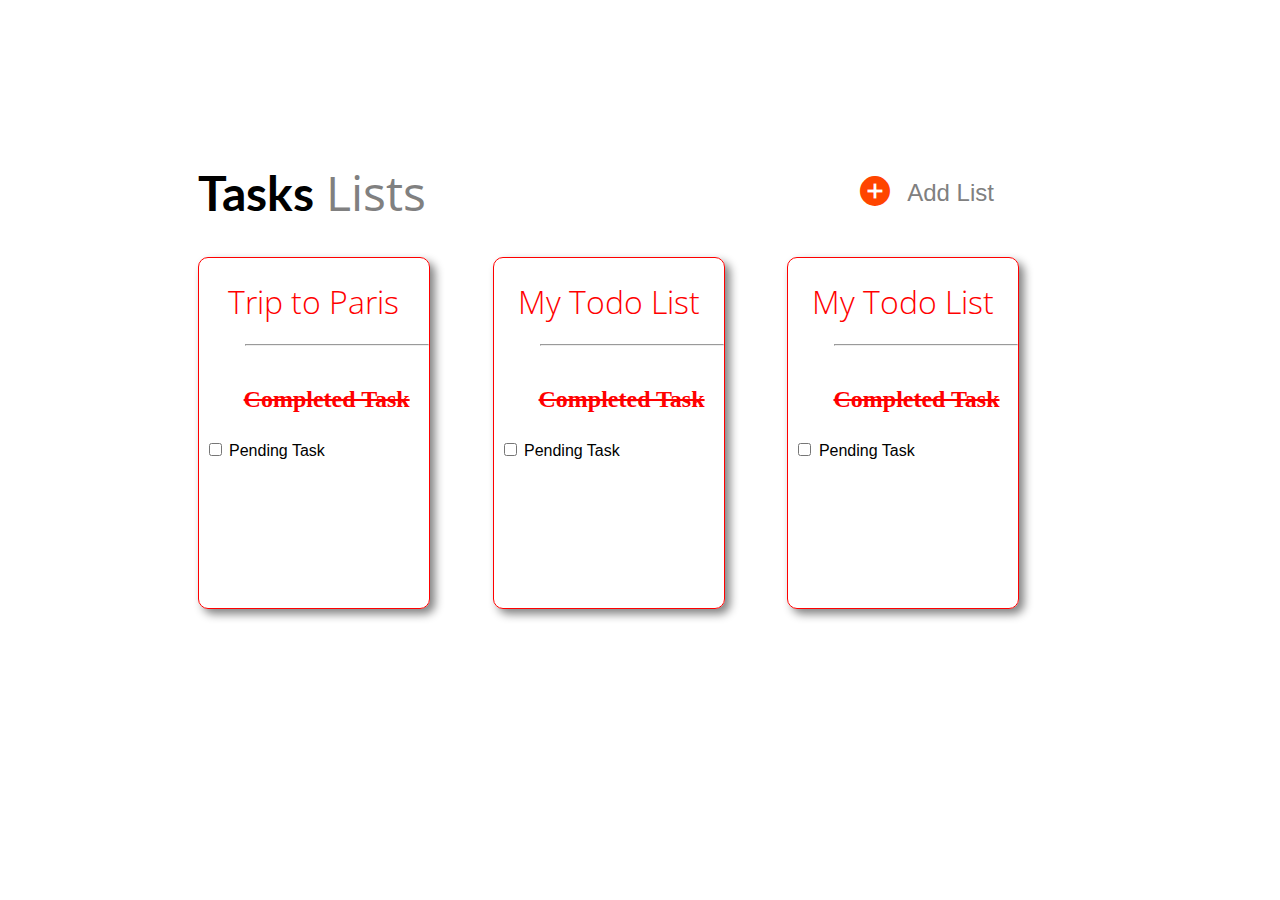
==== index.html @ 8069422d "commited" ====
<!DOCTYPE html>
<html lang="en">
  <head>
    <meta charset="UTF-8" />
    <meta http-equiv="X-UA-Compatible" content="IE=edge" />
    <meta name="viewport" content="width=device-width, initial-scale=1.0" />
    <title>TodoList-UX</title>
    <link
      href="https://fonts.googleapis.com/icon?family=Material+Icons"
      rel="stylesheet"
    />
    <link
      href="https://fonts.googleapis.com/css2?family=Lato:wght@900&display=swap"
      rel="stylesheet"
    />
    <link rel="stylesheet" href="style.css" />

    <link
      href="http://fonts.googleapis.com/css?family=Open+Sans"
      rel="stylesheet"
      type="text/css"
    />
  </head>
  <body>
    <div class="top-container">
      <div class="items-container">
        <div class="first-div">
          <section class="left-items">
            <h1>Tasks <span>Lists</span></h1>
          </section>

          <section class="right-items">
            <a href="./add-list.html">
              <i class="material-icons">add_circle</i>
            </a>
            <p>Add List</p>
          </section>
        </div>

        <div class="cards-div">
          <div class="card">
            <a href="./triptoparis.html"><h1>Trip to Paris</h1></a>
            <hr />
            <h2>Completed Task</h2>
            <input type="checkbox" id="checkbox" /><label for="checkbox">
              Pending Task</label
            >
          </div>
          <div class="card">
            <a href="l"><h1>My Todo List</h1></a>
            <hr />
            <h2>Completed Task</h2>
            <input type="checkbox" id="checkbox" /><label for="checkbox">
              Pending Task</label
            >
          </div>
          <div class="card">
            <a href=""><h1>My Todo List</h1></a>
            <hr />
            <h2>Completed Task</h2>
            <input type="checkbox" id="checkbox" /><label for="checkbox">
              Pending Task</label
            >
          </div>
        </div>
      </div>
    </div>
  </body>
</html>
---- style.css ----
.body {
  height: 100%;
}
.top-container {
  width: 100%;
  display: flex;
  justify-content: center;
  align-items: flex-end;
}
.items-container {
  display: block;
  flex-flow: column;
  width: 70%;
}

.first-div {
  margin-top: 120px;
  display: flex;
  flex-flow: row;
  width: 90%;
  justify-content: space-between;
}

.cards-div {
  display: grid;
  grid-template-columns: auto auto auto;
}
.card {
  border-radius: 10px;
  border: 1px solid red;
  /* text-align: center; */
  width: 230px;
  height: 350px;
  box-shadow: 5px 5px 10px gray;
}
.card hr {
  margin-left: 20%;
  color: gray;
}
.card h1 {
  text-align: center;
  font-family: 'Open Sans', sans-serif;
  font-weight: 1;
  color: red;
}

.card a {
  text-decoration: none;
}
.card input {
  margin-top: 10px;
  margin-left: 10px;
}
.card label {
  font-family: 'Smooch Sans', sans-serif;
}

.card h2 {
  color: red;
  text-decoration: line-through 2px;
  margin-left: 45px;
  margin-top: 40px;
}

.left-items h1 {
  text-align: justify;
  font-size: 3rem;
  font-family: 'Lato', sans-serif;
}
span {
  color: gray;
  font-weight: lighter;
  font-family: 'Open Sans', sans-serif;
}

.left-items {
  display: inline-flex;
}

.right-items {
  width: 300px;
  display: inline-flex;
  justify-content: end;
  align-items: center;
}

.right-items i {
  margin-right: 10px;
  transform: scale(1.5);
  color: orangered;
}

.right-items i:hover {
  cursor: pointer;
  transform: scale(1.6);
}

.right-items p {
  font-size: 1.5rem;
  margin-left: 10px;
  font-family: 'Smooch Sans', sans-serif;
  color: grey;
}

.pop-up {
  display: flex;
  flex-direction: column;
  justify-content: center;
  align-items: center;
  position: absolute;
  text-align: center;
  width: 350px;
  margin: 30px;
  top: 35%;
  z-index: 1;
  left: 35%;
  background-color: white;
  border-radius: 10px;
  border: 2px solid red;
  box-shadow: 10px 5px 10px rgb(202, 200, 200);
}

.pop-up input {
  box-shadow: 2px 2px 5px rgb(186, 181, 181);
  height: 30px;
  width: 250px;
  border-color: red;
  border: 1px solid red;
  border-radius: 5px;
}
.pop-up h4 {
  color: red;
}

.pop-up h3 {
  border-radius: 20px;
  font-weight: 100;
  width: 70px;
  padding: 5px;
  color: white;
  background-color: red;
}

.right-items i:focus {
  color: aqua;
}

/* trip to paris page */

.trip-container {
  width: 100%;
}
.title {
  display: flex;
  justify-content: center;
  align-items: center;
}

.title h1 {
  font-size: 3rem;
  color: rgb(65, 51, 51);
  font-family: -apple-system, BlinkMacSystemFont, 'Segoe UI', Roboto, Oxygen,
    Ubuntu, Cantarell, 'Open Sans', 'Helvetica Neue', sans-serif;
}

#hr-line1,
#hr-line2 {
  width: 150px;
  color: rgb(211, 187, 187);
}

#hr-line1 {
  margin-right: 20px;
  margin-left: 300px;
}
#hr-line2 {
  margin-left: 20px;
  margin-right: 300px;
}

.back-btn {
  display: flex;
  height: 40px;
  align-items: center;
  justify-content: center;
}

#back-icon {
  display: flex;
  justify-content: center;
  color: white;
  border-radius: 50%;
  align-items: center;
  width: 30px;
  height: 30px;
  background-color: red;
}
.back-btn a {
  text-decoration: none;
}
.back-btn p {
  margin-left: 10px;
  color: gray;
  font-family: -apple-system, BlinkMacSystemFont, 'Segoe UI', Roboto, Oxygen,
    Ubuntu, Cantarell, 'Open Sans', 'Helvetica Neue', sans-serif;
  font-size: 1.5rem;
}

.trip-card {
  display: block;
  flex-flow: column;
  margin: auto;
  text-align: center;
  margin-top: 20px;
  border-radius: 10px;
  border: 2px solid red;
  align-items: center;
  width: 350px;
  height: 350px;
  font-family: -apple-system, BlinkMacSystemFont, 'Segoe UI', Roboto, Oxygen,
    Ubuntu, Cantarell, 'Open Sans', 'Helvetica Neue', sans-serif;

  box-shadow: 5px 5px 10px rgb(206, 203, 203);
}

.trip-card hr {
  position: relative;
  left: 25px;
  color: rgb(214, 200, 200);
  width: 300px;
}
.trip-card h2 {
  color: red;
  text-decoration: line-through 2px;
}

.trip-card span {
  position: relative;
  top: 150px;
  left: 110px;
  scale: 1.5;
  color: red;
}
.trip-card input {
  position: relative;
  top: -4px;
  right: 8px;
  transform: scale(1.4);
  margin-left: -80px;
}
.trip-card label {
  font-size: 1.5rem;
  font-family: -apple-system, BlinkMacSystemFont, 'Segoe UI', Roboto, Oxygen,
    Ubuntu, Cantarell, 'Open Sans', 'Helvetica Neue', sans-serif;
}
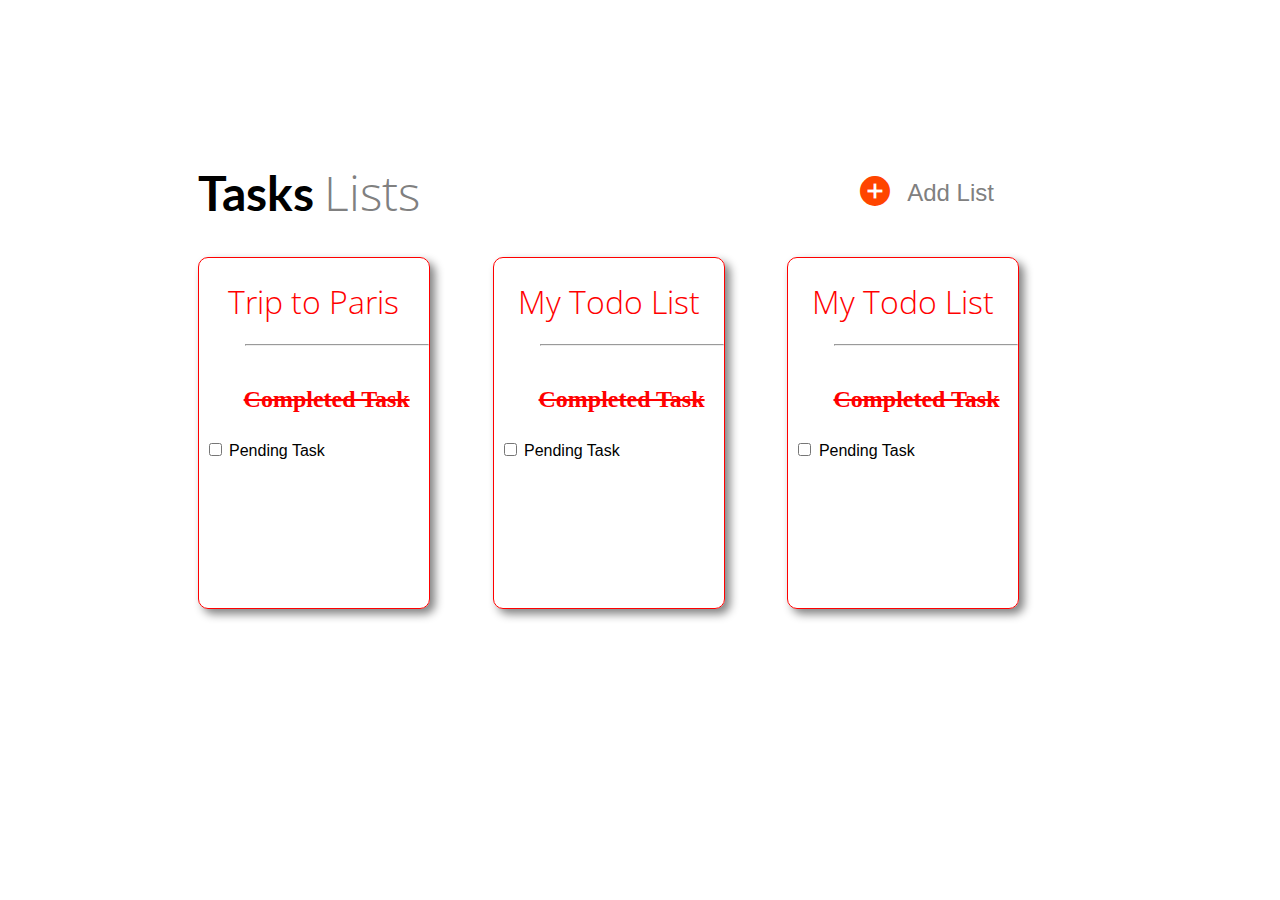
==== commit cbc32745: "UX mobile design included" ====
--- a/index.html
+++ b/index.html
@@ -26,7 +26,8 @@
       <div class="items-container">
         <div class="first-div">
           <section class="left-items">
-            <h1>Tasks <span>Lists</span></h1>
+            <h1>Tasks</h1>
+            <h1 id="span">Lists</h1>
           </section>
 
           <section class="right-items">
@@ -41,7 +42,7 @@
           <div class="card">
             <a href="./triptoparis.html"><h1>Trip to Paris</h1></a>
             <hr />
-            <h2>Completed Task</h2>
+            <h2 id="completedtask">Completed Task</h2>
             <input type="checkbox" id="checkbox" /><label for="checkbox">
               Pending Task</label
             >
@@ -49,7 +50,7 @@
           <div class="card">
             <a href="l"><h1>My Todo List</h1></a>
             <hr />
-            <h2>Completed Task</h2>
+            <h2 id="completedtask">Completed Task</h2>
             <input type="checkbox" id="checkbox" /><label for="checkbox">
               Pending Task</label
             >
@@ -57,7 +58,7 @@
           <div class="card">
             <a href=""><h1>My Todo List</h1></a>
             <hr />
-            <h2>Completed Task</h2>
+            <h2 id="completedtask">Completed Task</h2>
             <input type="checkbox" id="checkbox" /><label for="checkbox">
               Pending Task</label
             >
--- a/style.css
+++ b/style.css
@@ -63,11 +63,14 @@
 }
 
 .left-items h1 {
+  display: flex;
+  align-items: center;
   text-align: justify;
   font-size: 3rem;
   font-family: 'Lato', sans-serif;
 }
-span {
+#span {
+  margin-left: 10px;
   color: gray;
   font-weight: lighter;
   font-family: 'Open Sans', sans-serif;
@@ -253,3 +256,311 @@
   font-family: -apple-system, BlinkMacSystemFont, 'Segoe UI', Roboto, Oxygen,
     Ubuntu, Cantarell, 'Open Sans', 'Helvetica Neue', sans-serif;
 }
+
+/* for mobile */
+@media screen and (max-width: 480px) {
+  .top-container {
+    display: flex;
+    justify-content: center;
+    width: 100%;
+  }
+
+  .items-container {
+    width: 100%;
+  }
+
+  .first-div {
+    display: flex;
+    margin-top: 2rem;
+    justify-content: space-around;
+  }
+  .left-items h1 {
+    display: flex;
+    margin-left: 20px;
+    font-size: 3rem;
+  }
+  /* #span {
+    margin-left: 10px;
+  } */
+  .right-items i {
+    margin-right: 0;
+  }
+
+  .right-items {
+    display: flex;
+  }
+  .cards-div {
+    display: flex;
+    width: 100%;
+    flex-flow: column;
+    align-items: center;
+    justify-content: center;
+    gap: 20px;
+  }
+
+  .card h1 {
+    color: gray;
+  }
+
+  .card > h2 {
+    display: none;
+  }
+  .card > input {
+    display: none;
+  }
+  .card > label {
+    display: none;
+  }
+  .card > hr {
+    display: none;
+  }
+
+  .card {
+    display: flex;
+    width: 350px;
+    justify-content: flex-start;
+    border: 0;
+    border-bottom: 0px;
+    border-right: 0px;
+    height: min-content;
+  }
+
+  .right-items p {
+    display: none;
+  }
+  .right-items i {
+    margin-right: 10px;
+    transform: scale(2);
+    color: orangered;
+  }
+  .right-items i:hover {
+    transform: scale(2.3);
+  }
+
+  .trip-container h1 {
+    font-size: 1.5rem;
+  }
+
+  .trip-card {
+    height: 70vh;
+  }
+
+  .trip-card h2 {
+    margin-top: 30px;
+    font-size: 30px;
+  }
+
+  .trip-card span {
+    position: relative;
+    top: 40vh;
+    transform: scale(1.3);
+  }
+
+  .title h1 {
+    font-size: 3rem;
+    margin: 0%;
+    position: relative;
+    top: 30px;
+    text-align: center;
+    width: 100%;
+  }
+  #hr-line1,
+  #hr-line2 {
+    /* width: 65px;
+    color: rgb(211, 187, 187); */
+    display: none;
+  }
+  #back-icon {
+    position: absolute;
+    left: 20px;
+    top: 60px;
+    transform: scale(1.3);
+  }
+
+  .back-btn p {
+    display: none;
+  }
+  .trip-card {
+    justify-content: center;
+    width: 90vw;
+  }
+  .trip-card hr {
+    width: 85%;
+  }
+
+  .trip-card span {
+    left: 30%;
+  }
+
+  .pop-up {
+    position: absolute;
+    display: flex;
+    justify-content: center;
+    align-items: center;
+    margin: 0;
+    width: 80%;
+    left: 10%;
+    top: 40%;
+  }
+
+  .pop-up input {
+    width: 80%;
+  }
+}
+/* for tablets */
+@media (min-width: 481px) and (max-width: 768px) {
+  .first-div {
+    display: flex;
+    margin-top: 6rem;
+    justify-content: space-between;
+  }
+  .left-items h1 {
+    display: inline;
+    font-size: 2.5rem;
+  }
+  .left-items #span {
+    display: inline;
+  }
+  .right-items i {
+    margin-right: 0;
+  }
+
+  .right-items {
+    display: flex;
+    justify-content: flex-end;
+  }
+  .cards-div {
+    display: grid;
+    justify-content: center;
+    grid-template-columns: auto;
+    gap: 20px;
+  }
+  .card {
+    width: 80vw;
+  }
+
+  .trip-container h1 {
+    font-size: 2rem;
+  }
+  .title {
+    display: grid;
+
+    grid-template-columns: auto auto auto;
+    justify-content: center;
+  }
+
+  .title h1 {
+    font-size: 1.5rem;
+    text-align: center;
+    width: 40vw;
+  }
+  #hr-line1,
+  #hr-line2 {
+    width: 65px;
+    color: rgb(211, 187, 187);
+  }
+
+  .trip-card {
+    justify-content: center;
+    width: 90vw;
+  }
+  .trip-card hr {
+    width: 85%;
+  }
+
+  .trip-card span {
+    left: 30%;
+  }
+
+  .pop-up {
+    position: absolute;
+    display: flex;
+    justify-content: center;
+    align-items: center;
+    margin: 0;
+    width: 50%;
+    left: 25%;
+    top: 40%;
+  }
+
+  .pop-up input {
+    width: 80%;
+  }
+}
+
+/* @media (min-width: 769px) and (max-width: 1024px) {
+  .first-div {
+    display: flex;
+    margin-top: 6rem;
+    justify-content: space-between;
+  }
+  .left-items h1 {
+    display: inline;
+    font-size: 2.5rem;
+  }
+  .left-items span {
+    display: inline;
+  }
+  .right-items i {
+    margin-right: 0;
+  }
+
+  .right-items {
+    display: flex;
+    justify-content: flex-end;
+  }
+  .cards-div {
+    display: grid;
+    justify-content: center;
+    grid-template-columns: auto auto auto;
+    gap: 5vw;
+  }
+
+  .trip-container h1 {
+    font-size: 2rem;
+  }
+  .title {
+    display: grid;
+
+    grid-template-columns: auto auto auto;
+    justify-content: center;
+  }
+
+  .title h1 {
+    font-size: 1.5rem;
+    text-align: center;
+    width: 40vw;
+  }
+  #hr-line1,
+  #hr-line2 {
+    width: 65px;
+    color: rgb(211, 187, 187);
+  }
+
+  .trip-card {
+    justify-content: center;
+    width: 90vw;
+  }
+  .trip-card hr {
+    width: 85%;
+  }
+
+  .trip-card span {
+    left: 30%;
+  }
+
+  .pop-up {
+    position: absolute;
+    display: flex;
+    justify-content: center;
+    align-items: center;
+    margin: 0;
+    width: 40%;
+    left: 30%;
+    top: 0%;
+  }
+
+  .pop-up input {
+    width: 80%;
+  }
+} */
